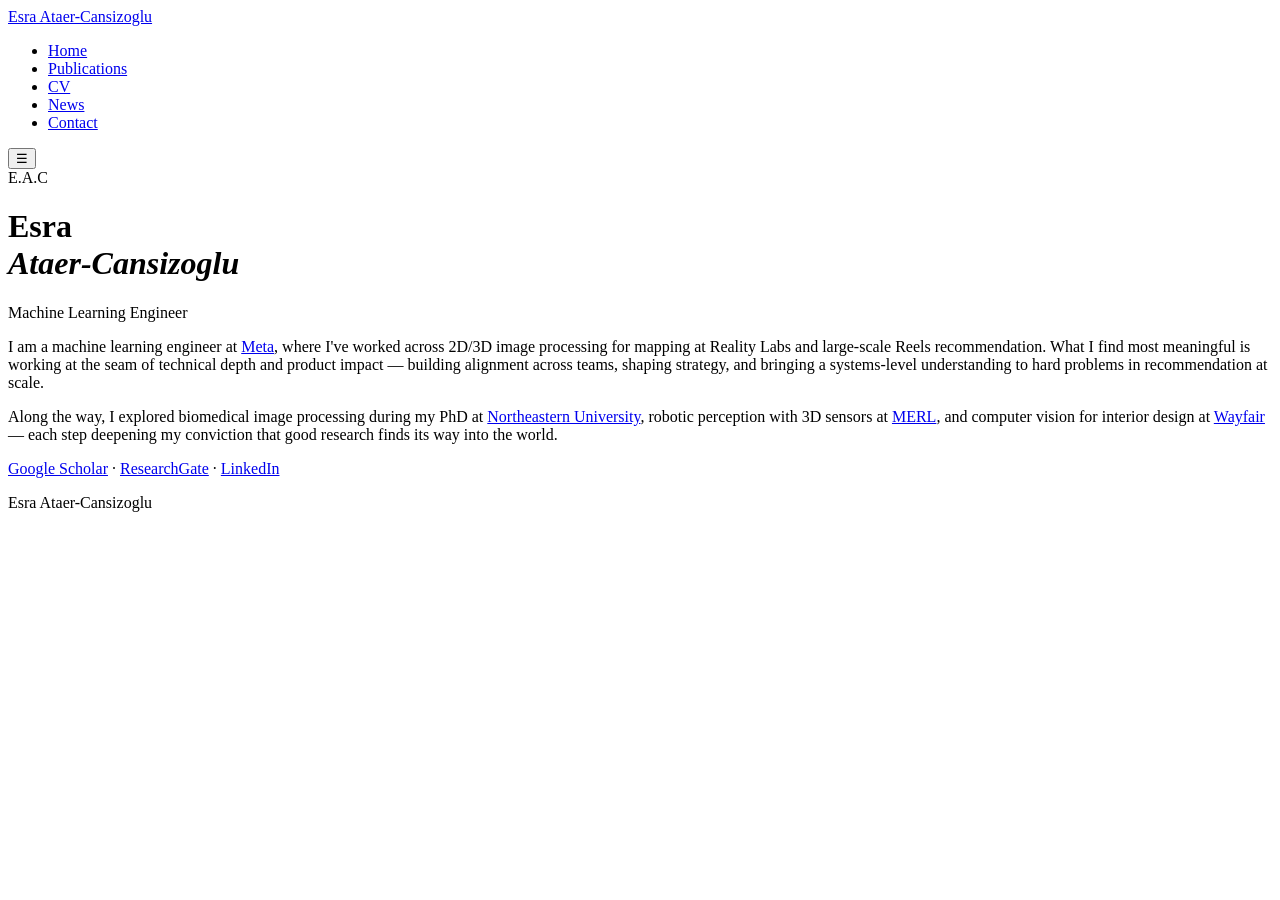
==== index.html @ 13c3c758 "Update index.html" ====
<!DOCTYPE html>
<html lang="en">
<head>
  <meta charset="UTF-8" />
  <meta name="viewport" content="width=device-width, initial-scale=1.0"/>
  <title>Esra Ataer-Cansizoglu</title>
  <link rel="preconnect" href="https://fonts.googleapis.com">
  <link href="https://fonts.googleapis.com/css2?family=Cormorant+Garamond:ital,wght@0,300;0,400;1,300&family=DM+Mono:wght@300;400&display=swap" rel="stylesheet">
  <link rel="stylesheet" href="style.css">
</head>
<body>
  <nav>
    <a href="index.html" class="nav-name">Esra Ataer-Cansizoglu</a>
    <ul>
      <li><a href="index.html" class="active">Home</a></li>
      <li><a href="publications.html">Publications</a></li>
      <li><a href="cv.html">CV</a></li>
      <li><a href="news.html">News</a></li>
      <li><a href="contact.html">Contact</a></li>
    </ul>
    <button class="nav-toggle" aria-label="Toggle menu">☰</button>
  </nav>

  <main class="home-main">
    <div class="home-grid">
      <div class="home-photo-col">
        <div class="photo-frame">
          <img src="photo.jpg" alt="Esra Ataer-Cansizoglu" onerror="this.style.display='none'; this.parentElement.classList.add('no-photo')"/>
          <div class="photo-placeholder">E.A.C</div>
        </div>
      </div>
      <div class="home-text-col">
        <h1>Esra<br><em>Ataer-Cansizoglu</em></h1>
        <p class="tagline">Machine Learning Engineer</p>
        <div class="divider"></div>
        <p class="bio">
          I am a machine learning engineer at <a href="https://www.meta.com/" target="_blank">Meta</a>, 
          where I've worked across 2D/3D image processing for mapping at Reality Labs and large-scale 
          Reels recommendation. What I find most meaningful is working at the seam of technical depth 
          and product impact — building alignment across teams, shaping strategy, and bringing a 
          systems-level understanding to hard problems in recommendation at scale.
        </p>
        <p class="bio">
          Along the way, I explored biomedical image processing during my PhD at 
          <a href="http://www.neu.edu" target="_blank">Northeastern University</a>, robotic perception 
          with 3D sensors at <a href="http://www.merl.com/publications/?tags=cansizoglu" target="_blank">MERL</a>, 
          and computer vision for interior design at <a href="https://www.wayfair.com/" target="_blank">Wayfair</a> 
          — each step deepening my conviction that good research finds its way into the world.
        </p>
        <div class="home-links">
          <a href="https://scholar.google.com/citations?user=8dK634wAAAAJ&hl" target="_blank" class="ext-link">Google Scholar</a>
          <span class="dot">·</span>
          <a href="http://www.researchgate.net/profile/Esra_Ataer-Cansizoglu" target="_blank" class="ext-link">ResearchGate</a>
          <span class="dot">·</span>
          <a href="http://www.linkedin.com/in/ecansizoglu" target="_blank" class="ext-link">LinkedIn</a>
        </div>
      </div>
    </div>
  </main>

  <footer>
    <p>Esra Ataer-Cansizoglu</p>
  </footer>

  <script src="nav.js"></script>
</body>
</html>
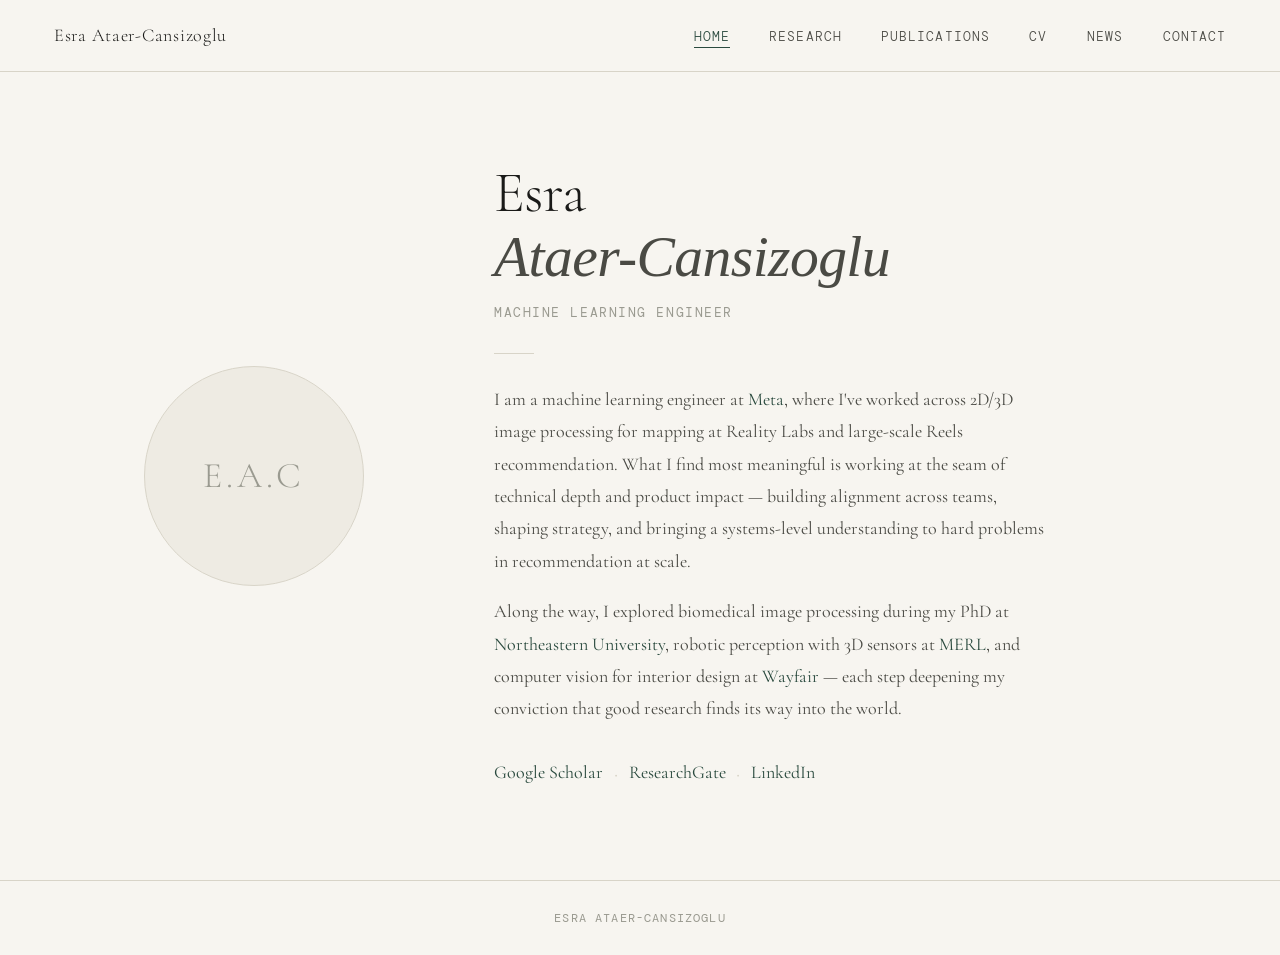
==== commit 36af4d02: "Add files via upload" ====
--- a/index.html
+++ b/index.html
@@ -13,6 +13,7 @@
     <a href="index.html" class="nav-name">Esra Ataer-Cansizoglu</a>
     <ul>
       <li><a href="index.html" class="active">Home</a></li>
+      <li><a href="research.html">Research</a></li>
       <li><a href="publications.html">Publications</a></li>
       <li><a href="cv.html">CV</a></li>
       <li><a href="news.html">News</a></li>
--- a/style.css
+++ b/style.css
@@ -0,0 +1,600 @@
+/* ============================================
+   Esra Ataer-Cansizoglu — Personal Site
+   Minimalist Academic Design
+   ============================================ */
+
+:root {
+  --ink: #1a1a18;
+  --ink-light: #4a4a44;
+  --ink-faint: #9a9a90;
+  --paper: #f7f5f0;
+  --paper-warm: #eeebe3;
+  --accent: #2a4a3e;
+  --accent-hover: #1a3a2e;
+  --rule: #d8d4c8;
+  --font-serif: 'Cormorant Garamond', Georgia, serif;
+  --font-mono: 'DM Mono', 'Courier New', monospace;
+}
+
+*, *::before, *::after {
+  box-sizing: border-box;
+  margin: 0;
+  padding: 0;
+}
+
+html {
+  font-size: 18px;
+  scroll-behavior: smooth;
+}
+
+body {
+  font-family: var(--font-serif);
+  background-color: var(--paper);
+  color: var(--ink);
+  line-height: 1.75;
+  min-height: 100vh;
+  display: flex;
+  flex-direction: column;
+  opacity: 0;
+  animation: fadeIn 0.6s ease forwards;
+}
+
+@keyframes fadeIn {
+  to { opacity: 1; }
+}
+
+/* ===== NAVIGATION ===== */
+nav {
+  position: sticky;
+  top: 0;
+  z-index: 100;
+  display: flex;
+  align-items: center;
+  justify-content: space-between;
+  padding: 1.1rem 3rem;
+  background: var(--paper);
+  border-bottom: 1px solid var(--rule);
+  gap: 2rem;
+}
+
+.nav-name {
+  font-family: var(--font-serif);
+  font-size: 1rem;
+  font-weight: 300;
+  color: var(--ink);
+  text-decoration: none;
+  letter-spacing: 0.04em;
+  white-space: nowrap;
+  flex-shrink: 0;
+}
+
+nav ul {
+  list-style: none;
+  display: flex;
+  gap: 2.2rem;
+  align-items: center;
+}
+
+nav ul a {
+  font-family: var(--font-mono);
+  font-size: 0.72rem;
+  font-weight: 300;
+  letter-spacing: 0.08em;
+  text-transform: uppercase;
+  color: var(--ink-light);
+  text-decoration: none;
+  transition: color 0.2s;
+  padding-bottom: 2px;
+  border-bottom: 1px solid transparent;
+}
+
+nav ul a:hover,
+nav ul a.active {
+  color: var(--accent);
+  border-bottom-color: var(--accent);
+}
+
+.nav-toggle {
+  display: none;
+  background: none;
+  border: none;
+  font-size: 1.4rem;
+  cursor: pointer;
+  color: var(--ink);
+  padding: 0.2rem;
+}
+
+/* ===== HOME ===== */
+.home-main {
+  flex: 1;
+  display: flex;
+  align-items: center;
+  padding: 5rem 3rem;
+  max-width: 1100px;
+  margin: 0 auto;
+  width: 100%;
+}
+
+.home-grid {
+  display: grid;
+  grid-template-columns: 260px 1fr;
+  gap: 5rem;
+  align-items: center;
+  width: 100%;
+}
+
+.photo-frame {
+  width: 220px;
+  height: 220px;
+  border-radius: 50%;
+  overflow: hidden;
+  border: 1px solid var(--rule);
+  background: var(--paper-warm);
+  display: flex;
+  align-items: center;
+  justify-content: center;
+  position: relative;
+}
+
+.photo-frame img {
+  width: 100%;
+  height: 100%;
+  object-fit: cover;
+  display: block;
+}
+
+.photo-placeholder {
+  font-family: var(--font-serif);
+  font-size: 2rem;
+  font-weight: 300;
+  color: var(--ink-faint);
+  letter-spacing: 0.1em;
+}
+
+.photo-frame:not(.no-photo) .photo-placeholder {
+  display: none;
+}
+
+.home-text-col h1 {
+  font-family: var(--font-serif);
+  font-size: 3.2rem;
+  font-weight: 300;
+  line-height: 1.1;
+  letter-spacing: -0.01em;
+  margin-bottom: 0.6rem;
+}
+
+.home-text-col h1 em {
+  font-style: italic;
+  color: var(--ink-light);
+  font-weight: 300;
+}
+
+.tagline {
+  font-family: var(--font-mono);
+  font-size: 0.72rem;
+  letter-spacing: 0.12em;
+  text-transform: uppercase;
+  color: var(--ink-faint);
+  margin-bottom: 1.6rem;
+}
+
+.divider {
+  width: 40px;
+  height: 1px;
+  background: var(--rule);
+  margin-bottom: 1.6rem;
+}
+
+.bio {
+  font-size: 1rem;
+  color: var(--ink-light);
+  line-height: 1.8;
+  max-width: 560px;
+  margin-bottom: 1rem;
+}
+
+.bio:last-of-type {
+  margin-bottom: 1.8rem;
+}
+
+.home-links {
+  display: flex;
+  align-items: center;
+  gap: 0.6rem;
+  flex-wrap: wrap;
+}
+
+.dot {
+  color: var(--rule);
+  font-size: 1.2rem;
+  line-height: 1;
+}
+
+/* ===== LINKS ===== */
+a.ext-link,
+.bio a {
+  color: var(--accent);
+  text-decoration: none;
+  border-bottom: 1px solid transparent;
+  transition: border-color 0.2s, color 0.2s;
+}
+
+a.ext-link:hover,
+.bio a:hover {
+  color: var(--accent-hover);
+  border-bottom-color: var(--accent-hover);
+}
+
+/* ===== PAGE LAYOUT ===== */
+.page-main {
+  flex: 1;
+  padding: 4rem 3rem 5rem;
+  max-width: 860px;
+  margin: 0 auto;
+  width: 100%;
+}
+
+.page-title {
+  font-family: var(--font-serif);
+  font-size: 2.4rem;
+  font-weight: 300;
+  letter-spacing: -0.01em;
+  margin-bottom: 2.5rem;
+  padding-bottom: 1rem;
+  border-bottom: 1px solid var(--rule);
+}
+
+/* ===== PUBLICATIONS ===== */
+.pub-profiles {
+  display: flex;
+  align-items: center;
+  gap: 0.6rem;
+  margin-bottom: 3rem;
+  font-family: var(--font-mono);
+  font-size: 0.75rem;
+  letter-spacing: 0.06em;
+}
+
+.pub-section {
+  margin-bottom: 3rem;
+}
+
+.pub-category {
+  font-family: var(--font-mono);
+  font-size: 0.68rem;
+  font-weight: 400;
+  letter-spacing: 0.14em;
+  text-transform: uppercase;
+  color: var(--ink-faint);
+  margin-bottom: 1.2rem;
+  padding-bottom: 0.5rem;
+  border-bottom: 1px solid var(--rule);
+}
+
+.pub-list {
+  list-style: none;
+  counter-reset: pub-counter;
+  padding: 0;
+}
+
+.pub-list li {
+  counter-increment: pub-counter;
+  display: grid;
+  grid-template-columns: 2ch 1fr;
+  gap: 0.6rem 1rem;
+  padding: 1rem 0;
+  border-bottom: 1px solid var(--paper-warm);
+  align-items: start;
+  transition: background 0.15s;
+}
+
+.pub-list li::before {
+  content: counter(pub-counter);
+  font-family: var(--font-mono);
+  font-size: 0.65rem;
+  color: var(--ink-faint);
+  padding-top: 0.22rem;
+  text-align: right;
+}
+
+.pub-list li a {
+  font-family: var(--font-serif);
+  font-size: 1rem;
+  color: var(--accent);
+  text-decoration: none;
+  line-height: 1.5;
+  border-bottom: 1px solid transparent;
+  transition: border-color 0.2s;
+  display: block;
+}
+
+.pub-list li a:hover {
+  border-bottom-color: var(--accent);
+}
+
+.pub-meta {
+  display: block;
+  font-family: var(--font-serif);
+  font-size: 0.82rem;
+  color: var(--ink-faint);
+  line-height: 1.5;
+  margin-top: 0.25rem;
+  grid-column: 2;
+}
+
+.pub-meta em {
+  font-style: italic;
+}
+
+/* ===== NEWS ===== */
+.news-list {
+  list-style: none;
+  padding: 0;
+}
+
+.news-list li {
+  display: grid;
+  grid-template-columns: 150px 1fr;
+  gap: 1rem 2rem;
+  padding: 1.2rem 0;
+  border-bottom: 1px solid var(--paper-warm);
+  align-items: start;
+}
+
+.news-date {
+  font-family: var(--font-mono);
+  font-size: 0.65rem;
+  letter-spacing: 0.06em;
+  color: var(--ink-faint);
+  padding-top: 0.25rem;
+  text-align: right;
+}
+
+.news-text {
+  font-family: var(--font-serif);
+  font-size: 1rem;
+  color: var(--ink-light);
+  line-height: 1.7;
+}
+
+/* ===== CV ===== */
+.cv-text {
+  font-size: 1.1rem;
+  color: var(--ink-light);
+  margin-bottom: 1rem;
+}
+
+.cv-note {
+  font-family: var(--font-mono);
+  font-size: 0.72rem;
+  color: var(--ink-faint);
+  background: var(--paper-warm);
+  padding: 0.8rem 1.2rem;
+  border-left: 2px solid var(--rule);
+  line-height: 1.6;
+}
+
+.cv-note code {
+  background: transparent;
+  font-family: inherit;
+  font-weight: 400;
+}
+
+/* ===== CONTACT ===== */
+.contact-block {
+  margin-top: 0.5rem;
+}
+
+.contact-row {
+  display: grid;
+  grid-template-columns: 140px 1fr;
+  gap: 1rem;
+  padding: 1rem 0;
+  border-bottom: 1px solid var(--paper-warm);
+  align-items: baseline;
+}
+
+.contact-label {
+  font-family: var(--font-mono);
+  font-size: 0.68rem;
+  letter-spacing: 0.1em;
+  text-transform: uppercase;
+  color: var(--ink-faint);
+}
+
+.contact-value {
+  font-family: var(--font-serif);
+  font-size: 1rem;
+  color: var(--ink-light);
+}
+
+/* ===== RESEARCH ===== */
+.research-section {
+  margin-bottom: 3rem;
+}
+
+.research-category {
+  font-family: var(--font-mono);
+  font-size: 0.68rem;
+  font-weight: 400;
+  letter-spacing: 0.14em;
+  text-transform: uppercase;
+  color: var(--ink-faint);
+  margin-bottom: 1.2rem;
+  padding-bottom: 0.5rem;
+  border-bottom: 1px solid var(--rule);
+}
+
+.research-item {
+  padding: 1.4rem 0;
+  border-bottom: 1px solid var(--paper-warm);
+}
+
+.research-title {
+  font-family: var(--font-serif);
+  font-size: 1.15rem;
+  font-weight: 400;
+  color: var(--ink);
+  margin-bottom: 0.25rem;
+}
+
+.research-tag {
+  display: inline-block;
+  font-family: var(--font-mono);
+  font-size: 0.65rem;
+  letter-spacing: 0.08em;
+  color: var(--ink-faint);
+  margin-bottom: 0.75rem;
+}
+
+.research-item p {
+  font-family: var(--font-serif);
+  font-size: 1rem;
+  color: var(--ink-light);
+  line-height: 1.8;
+  max-width: 680px;
+}
+
+.research-body {
+  display: flex;
+  gap: 2rem;
+  align-items: flex-start;
+}
+
+.research-text {
+  flex: 1;
+  min-width: 0;
+}
+
+.research-text p {
+  max-width: 100%;
+}
+
+.research-img-col {
+  flex-shrink: 0;
+  display: flex;
+  flex-direction: column;
+  gap: 0.5rem;
+  width: 200px;
+}
+
+.research-img-col--double {
+  width: 200px;
+}
+
+.research-img {
+  width: 100%;
+  height: auto;
+  display: block;
+  border: 1px solid var(--rule);
+  border-radius: 2px;
+}
+
+@media (max-width: 768px) {
+  .research-body {
+    flex-direction: column;
+  }
+
+  .research-img-col {
+    width: 100%;
+    flex-direction: row;
+  }
+
+  .research-img {
+    max-width: 260px;
+  }
+}
+
+/* ===== FOOTER ===== */
+footer {
+  padding: 1.5rem 3rem;
+  border-top: 1px solid var(--rule);
+  text-align: center;
+}
+
+footer p {
+  font-family: var(--font-mono);
+  font-size: 0.65rem;
+  letter-spacing: 0.1em;
+  text-transform: uppercase;
+  color: var(--ink-faint);
+}
+
+/* ===== RESPONSIVE ===== */
+@media (max-width: 768px) {
+  nav {
+    padding: 1rem 1.5rem;
+    flex-wrap: wrap;
+  }
+
+  nav ul {
+    display: none;
+    flex-direction: column;
+    gap: 1.2rem;
+    width: 100%;
+    padding: 1.2rem 0;
+    align-items: flex-start;
+  }
+
+  nav ul.open {
+    display: flex;
+  }
+
+  .nav-toggle {
+    display: block;
+  }
+
+  .home-main {
+    padding: 3rem 1.5rem;
+    align-items: flex-start;
+  }
+
+  .home-grid {
+    grid-template-columns: 1fr;
+    gap: 2.5rem;
+  }
+
+  .photo-frame {
+    width: 160px;
+    height: 160px;
+  }
+
+  .home-text-col h1 {
+    font-size: 2.4rem;
+  }
+
+  .page-main {
+    padding: 2.5rem 1.5rem 4rem;
+  }
+
+  .page-title {
+    font-size: 2rem;
+  }
+
+  .news-list li {
+    grid-template-columns: 1fr;
+    gap: 0.3rem;
+  }
+
+  .news-date {
+    text-align: left;
+  }
+
+  .contact-row {
+    grid-template-columns: 1fr;
+    gap: 0.3rem;
+  }
+
+  .pub-list li {
+    grid-template-columns: 1fr;
+  }
+
+  .pub-list li::before {
+    text-align: left;
+  }
+
+  footer {
+    padding: 1.2rem 1.5rem;
+  }
+}
